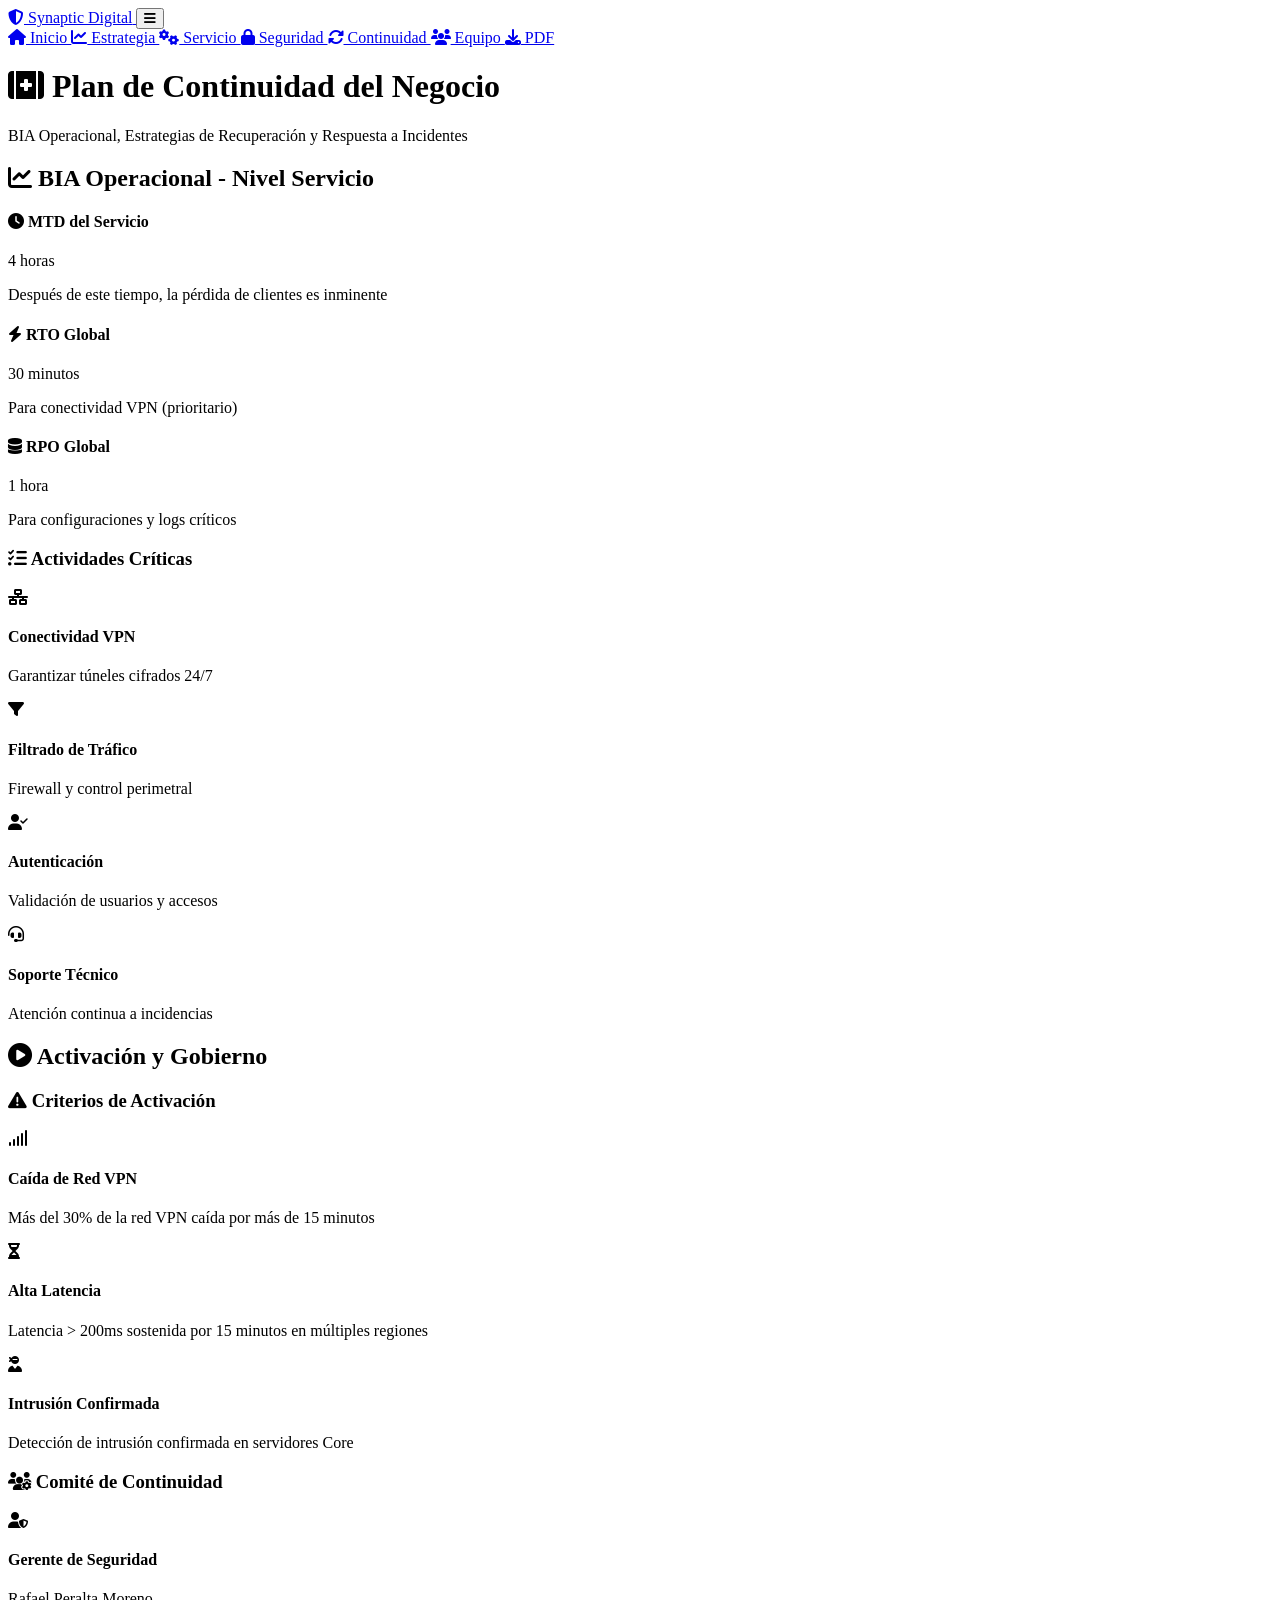
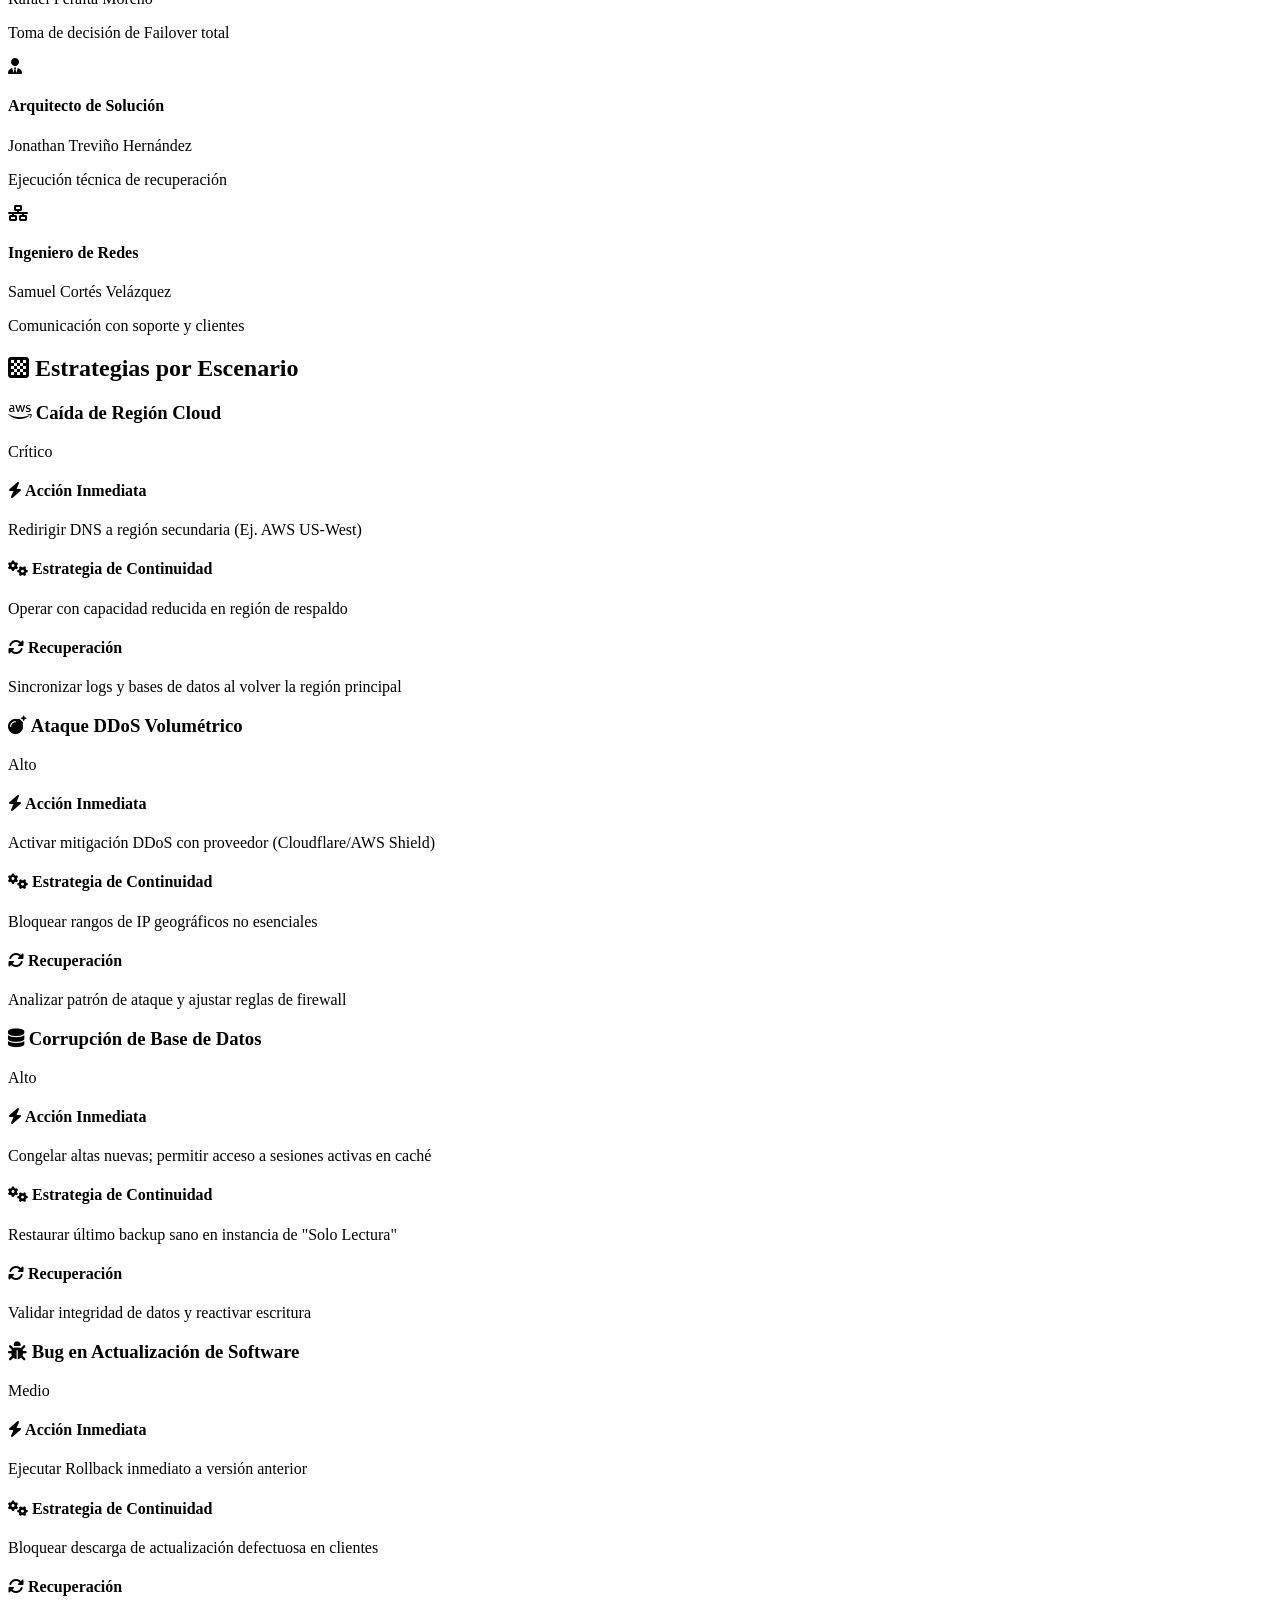
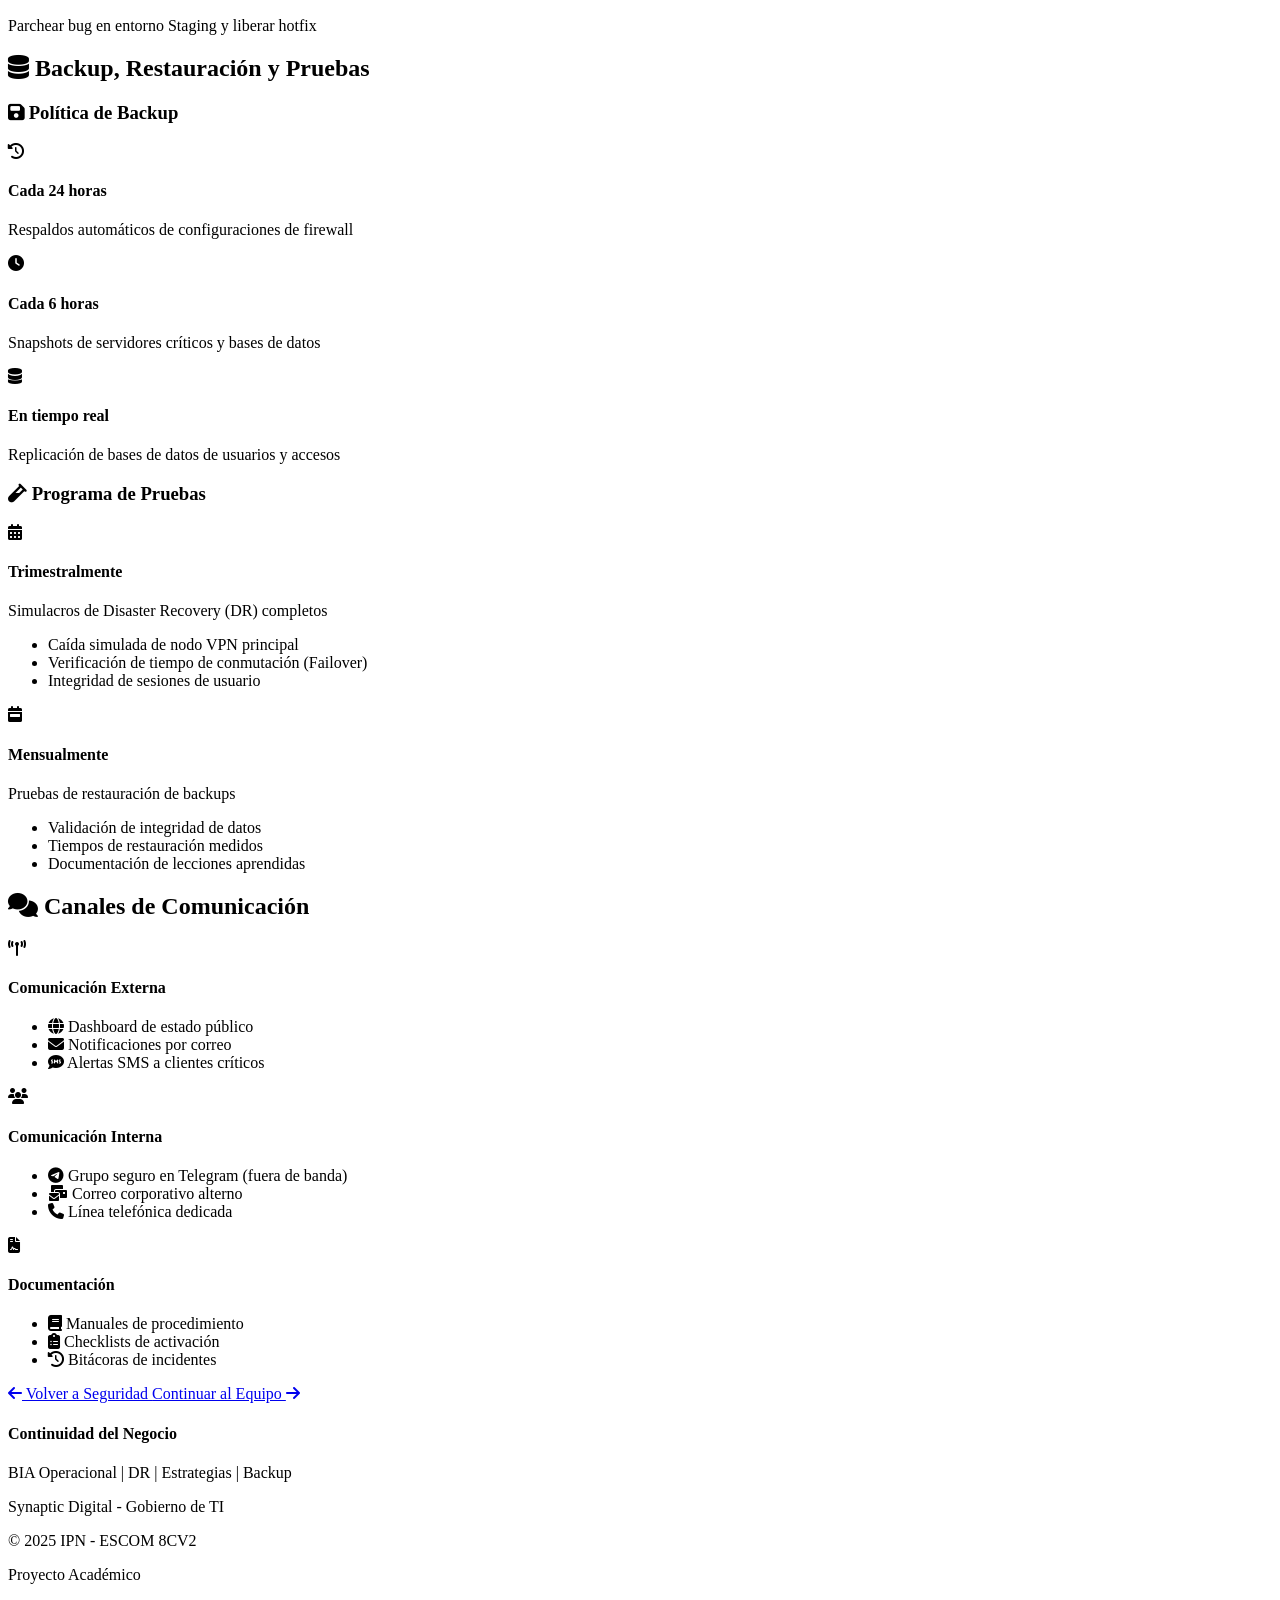
==== continuidad.html @ c7ce2da7 "Add files via upload" ====
<!DOCTYPE html>
<html lang="es">
<head>
    <meta charset="UTF-8">
    <meta name="viewport" content="width=device-width, initial-scale=1.0">
    <title>Continuidad - Synaptic Digital</title>
    <link rel="stylesheet" href="css/style.css">
    <link rel="stylesheet" href="css/responsive.css">
    <link rel="stylesheet" href="https://cdnjs.cloudflare.com/ajax/libs/font-awesome/6.4.0/css/all.min.css">
    <link href="https://fonts.googleapis.com/css2?family=Poppins:wght@300;400;500;600;700&display=swap" rel="stylesheet">
</head>
<body>
    <nav class="navbar">
        <div class="nav-container">
            <a href="index.html" class="logo">
                <i class="fas fa-shield-alt"></i>
                <span>Synaptic Digital</span>
            </a>
            
            <button class="menu-toggle" id="menuToggle">
                <i class="fas fa-bars"></i>
            </button>
            
            <div class="nav-menu" id="navMenu">
                <a href="index.html" class="nav-link">
                    <i class="fas fa-home"></i> Inicio
                </a>
                <a href="estrategia.html" class="nav-link">
                    <i class="fas fa-chart-line"></i> Estrategia
                </a>
                <a href="servicio.html" class="nav-link">
                    <i class="fas fa-cogs"></i> Servicio
                </a>
                <a href="seguridad.html" class="nav-link">
                    <i class="fas fa-lock"></i> Seguridad
                </a>
                <a href="continuidad.html" class="nav-link active">
                    <i class="fas fa-sync-alt"></i> Continuidad
                </a>
                <a href="equipo.html" class="nav-link">
                    <i class="fas fa-users"></i> Equipo
                </a>
                <a href="assets/proyecto-completo.pdf" class="btn-download" download>
                    <i class="fas fa-download"></i> PDF
                </a>
            </div>
        </div>
    </nav>

    <main class="container">
        <div class="page-header">
            <h1><i class="fas fa-first-aid"></i> Plan de Continuidad del Negocio</h1>
            <p>BIA Operacional, Estrategias de Recuperación y Respuesta a Incidentes</p>
        </div>

        <!-- BIA Operacional -->
        <section class="section">
            <h2><i class="fas fa-chart-line"></i> BIA Operacional - Nivel Servicio</h2>
            <div class="bia-operational">
                <div class="bia-summary">
                    <div class="bia-summary-item">
                        <h4><i class="fas fa-clock"></i> MTD del Servicio</h4>
                        <p class="bia-value critical">4 horas</p>
                        <p>Después de este tiempo, la pérdida de clientes es inminente</p>
                    </div>
                    
                    <div class="bia-summary-item">
                        <h4><i class="fas fa-bolt"></i> RTO Global</h4>
                        <p class="bia-value">30 minutos</p>
                        <p>Para conectividad VPN (prioritario)</p>
                    </div>
                    
                    <div class="bia-summary-item">
                        <h4><i class="fas fa-database"></i> RPO Global</h4>
                        <p class="bia-value">1 hora</p>
                        <p>Para configuraciones y logs críticos</p>
                    </div>
                </div>
                
                <div class="bia-details">
                    <h3><i class="fas fa-tasks"></i> Actividades Críticas</h3>
                    <div class="activity-grid">
                        <div class="activity-card">
                            <div class="activity-icon">
                                <i class="fas fa-network-wired"></i>
                            </div>
                            <h4>Conectividad VPN</h4>
                            <p>Garantizar túneles cifrados 24/7</p>
                        </div>
                        
                        <div class="activity-card">
                            <div class="activity-icon">
                                <i class="fas fa-filter"></i>
                            </div>
                            <h4>Filtrado de Tráfico</h4>
                            <p>Firewall y control perimetral</p>
                        </div>
                        
                        <div class="activity-card">
                            <div class="activity-icon">
                                <i class="fas fa-user-check"></i>
                            </div>
                            <h4>Autenticación</h4>
                            <p>Validación de usuarios y accesos</p>
                        </div>
                        
                        <div class="activity-card">
                            <div class="activity-icon">
                                <i class="fas fa-headset"></i>
                            </div>
                            <h4>Soporte Técnico</h4>
                            <p>Atención continua a incidencias</p>
                        </div>
                    </div>
                </div>
            </div>
        </section>

        <!-- Activación y Gobierno -->
        <section class="section section-dark">
            <h2><i class="fas fa-play-circle"></i> Activación y Gobierno</h2>
            <div class="activation-container">
                <div class="activation-card">
                    <div class="activation-header">
                        <h3><i class="fas fa-exclamation-triangle"></i> Criterios de Activación</h3>
                    </div>
                    <div class="activation-content">
                        <div class="criterion">
                            <div class="criterion-icon">
                                <i class="fas fa-signal"></i>
                            </div>
                            <div class="criterion-text">
                                <h4>Caída de Red VPN</h4>
                                <p>Más del 30% de la red VPN caída por más de 15 minutos</p>
                            </div>
                        </div>
                        
                        <div class="criterion">
                            <div class="criterion-icon">
                                <i class="fas fa-hourglass-half"></i>
                            </div>
                            <div class="criterion-text">
                                <h4>Alta Latencia</h4>
                                <p>Latencia > 200ms sostenida por 15 minutos en múltiples regiones</p>
                            </div>
                        </div>
                        
                        <div class="criterion">
                            <div class="criterion-icon">
                                <i class="fas fa-user-ninja"></i>
                            </div>
                            <div class="criterion-text">
                                <h4>Intrusión Confirmada</h4>
                                <p>Detección de intrusión confirmada en servidores Core</p>
                            </div>
                        </div>
                    </div>
                </div>
                
                <div class="activation-card">
                    <div class="activation-header">
                        <h3><i class="fas fa-users-cog"></i> Comité de Continuidad</h3>
                    </div>
                    <div class="activation-content">
                        <div class="team-member">
                            <div class="member-avatar">
                                <i class="fas fa-user-shield"></i>
                            </div>
                            <div class="member-info">
                                <h4>Gerente de Seguridad</h4>
                                <p>Rafael Peralta Moreno</p>
                                <p class="role">Toma de decisión de Failover total</p>
                            </div>
                        </div>
                        
                        <div class="team-member">
                            <div class="member-avatar">
                                <i class="fas fa-user-tie"></i>
                            </div>
                            <div class="member-info">
                                <h4>Arquitecto de Solución</h4>
                                <p>Jonathan Treviño Hernández</p>
                                <p class="role">Ejecución técnica de recuperación</p>
                            </div>
                        </div>
                        
                        <div class="team-member">
                            <div class="member-avatar">
                                <i class="fas fa-network-wired"></i>
                            </div>
                            <div class="member-info">
                                <h4>Ingeniero de Redes</h4>
                                <p>Samuel Cortés Velázquez</p>
                                <p class="role">Comunicación con soporte y clientes</p>
                            </div>
                        </div>
                    </div>
                </div>
            </div>
        </section>

        <!-- Estrategias por Escenario -->
        <section class="section">
            <h2><i class="fas fa-chess-board"></i> Estrategias por Escenario</h2>
            <div class="scenario-container">
                <!-- Escenario 1 -->
                <div class="scenario-card">
                    <div class="scenario-header critical">
                        <h3><i class="fab fa-aws"></i> Caída de Región Cloud</h3>
                        <span class="scenario-tag">Crítico</span>
                    </div>
                    <div class="scenario-content">
                        <div class="scenario-phase">
                            <h4><i class="fas fa-bolt"></i> Acción Inmediata</h4>
                            <p>Redirigir DNS a región secundaria (Ej. AWS US-West)</p>
                        </div>
                        
                        <div class="scenario-phase">
                            <h4><i class="fas fa-cogs"></i> Estrategia de Continuidad</h4>
                            <p>Operar con capacidad reducida en región de respaldo</p>
                        </div>
                        
                        <div class="scenario-phase">
                            <h4><i class="fas fa-sync-alt"></i> Recuperación</h4>
                            <p>Sincronizar logs y bases de datos al volver la región principal</p>
                        </div>
                    </div>
                </div>
                
                <!-- Escenario 2 -->
                <div class="scenario-card">
                    <div class="scenario-header high">
                        <h3><i class="fas fa-bomb"></i> Ataque DDoS Volumétrico</h3>
                        <span class="scenario-tag">Alto</span>
                    </div>
                    <div class="scenario-content">
                        <div class="scenario-phase">
                            <h4><i class="fas fa-bolt"></i> Acción Inmediata</h4>
                            <p>Activar mitigación DDoS con proveedor (Cloudflare/AWS Shield)</p>
                        </div>
                        
                        <div class="scenario-phase">
                            <h4><i class="fas fa-cogs"></i> Estrategia de Continuidad</h4>
                            <p>Bloquear rangos de IP geográficos no esenciales</p>
                        </div>
                        
                        <div class="scenario-phase">
                            <h4><i class="fas fa-sync-alt"></i> Recuperación</h4>
                            <p>Analizar patrón de ataque y ajustar reglas de firewall</p>
                        </div>
                    </div>
                </div>
                
                <!-- Escenario 3 -->
                <div class="scenario-card">
                    <div class="scenario-header high">
                        <h3><i class="fas fa-database"></i> Corrupción de Base de Datos</h3>
                        <span class="scenario-tag">Alto</span>
                    </div>
                    <div class="scenario-content">
                        <div class="scenario-phase">
                            <h4><i class="fas fa-bolt"></i> Acción Inmediata</h4>
                            <p>Congelar altas nuevas; permitir acceso a sesiones activas en caché</p>
                        </div>
                        
                        <div class="scenario-phase">
                            <h4><i class="fas fa-cogs"></i> Estrategia de Continuidad</h4>
                            <p>Restaurar último backup sano en instancia de "Solo Lectura"</p>
                        </div>
                        
                        <div class="scenario-phase">
                            <h4><i class="fas fa-sync-alt"></i> Recuperación</h4>
                            <p>Validar integridad de datos y reactivar escritura</p>
                        </div>
                    </div>
                </div>
                
                <!-- Escenario 4 -->
                <div class="scenario-card">
                    <div class="scenario-header medium">
                        <h3><i class="fas fa-bug"></i> Bug en Actualización de Software</h3>
                        <span class="scenario-tag">Medio</span>
                    </div>
                    <div class="scenario-content">
                        <div class="scenario-phase">
                            <h4><i class="fas fa-bolt"></i> Acción Inmediata</h4>
                            <p>Ejecutar Rollback inmediato a versión anterior</p>
                        </div>
                        
                        <div class="scenario-phase">
                            <h4><i class="fas fa-cogs"></i> Estrategia de Continuidad</h4>
                            <p>Bloquear descarga de actualización defectuosa en clientes</p>
                        </div>
                        
                        <div class="scenario-phase">
                            <h4><i class="fas fa-sync-alt"></i> Recuperación</h4>
                            <p>Parchear bug en entorno Staging y liberar hotfix</p>
                        </div>
                    </div>
                </div>
            </div>
        </section>

        <!-- Backup y Pruebas -->
        <section class="section section-dark">
            <h2><i class="fas fa-database"></i> Backup, Restauración y Pruebas</h2>
            <div class="backup-container">
                <div class="backup-policy">
                    <div class="backup-header">
                        <h3><i class="fas fa-save"></i> Política de Backup</h3>
                    </div>
                    <div class="backup-content">
                        <div class="backup-item">
                            <div class="backup-frequency">
                                <i class="fas fa-history"></i>
                                <h4>Cada 24 horas</h4>
                            </div>
                            <p>Respaldos automáticos de configuraciones de firewall</p>
                        </div>
                        
                        <div class="backup-item">
                            <div class="backup-frequency">
                                <i class="fas fa-clock"></i>
                                <h4>Cada 6 horas</h4>
                            </div>
                            <p>Snapshots de servidores críticos y bases de datos</p>
                        </div>
                        
                        <div class="backup-item">
                            <div class="backup-frequency">
                                <i class="fas fa-database"></i>
                                <h4>En tiempo real</h4>
                            </div>
                            <p>Replicación de bases de datos de usuarios y accesos</p>
                        </div>
                    </div>
                </div>
                
                <div class="testing-policy">
                    <div class="testing-header">
                        <h3><i class="fas fa-vial"></i> Programa de Pruebas</h3>
                    </div>
                    <div class="testing-content">
                        <div class="test-item">
                            <div class="test-frequency">
                                <i class="fas fa-calendar-alt"></i>
                                <h4>Trimestralmente</h4>
                            </div>
                            <p>Simulacros de Disaster Recovery (DR) completos</p>
                            <ul class="test-details">
                                <li>Caída simulada de nodo VPN principal</li>
                                <li>Verificación de tiempo de conmutación (Failover)</li>
                                <li>Integridad de sesiones de usuario</li>
                            </ul>
                        </div>
                        
                        <div class="test-item">
                            <div class="test-frequency">
                                <i class="fas fa-calendar-week"></i>
                                <h4>Mensualmente</h4>
                            </div>
                            <p>Pruebas de restauración de backups</p>
                            <ul class="test-details">
                                <li>Validación de integridad de datos</li>
                                <li>Tiempos de restauración medidos</li>
                                <li>Documentación de lecciones aprendidas</li>
                            </ul>
                        </div>
                    </div>
                </div>
            </div>
        </section>

        <!-- Canales de Comunicación -->
        <section class="section">
            <h2><i class="fas fa-comments"></i> Canales de Comunicación</h2>
            <div class="comms-grid">
                <div class="comm-card">
                    <div class="comm-icon primary">
                        <i class="fas fa-broadcast-tower"></i>
                    </div>
                    <h4>Comunicación Externa</h4>
                    <ul>
                        <li><i class="fas fa-globe"></i> Dashboard de estado público</li>
                        <li><i class="fas fa-envelope"></i> Notificaciones por correo</li>
                        <li><i class="fas fa-sms"></i> Alertas SMS a clientes críticos</li>
                    </ul>
                </div>
                
                <div class="comm-card">
                    <div class="comm-icon secondary">
                        <i class="fas fa-users"></i>
                    </div>
                    <h4>Comunicación Interna</h4>
                    <ul>
                        <li><i class="fab fa-telegram"></i> Grupo seguro en Telegram (fuera de banda)</li>
                        <li><i class="fas fa-mail-bulk"></i> Correo corporativo alterno</li>
                        <li><i class="fas fa-phone"></i> Línea telefónica dedicada</li>
                    </ul>
                </div>
                
                <div class="comm-card">
                    <div class="comm-icon tertiary">
                        <i class="fas fa-file-contract"></i>
                    </div>
                    <h4>Documentación</h4>
                    <ul>
                        <li><i class="fas fa-book"></i> Manuales de procedimiento</li>
                        <li><i class="fas fa-clipboard-list"></i> Checklists de activación</li>
                        <li><i class="fas fa-history"></i> Bitácoras de incidentes</li>
                    </ul>
                </div>
            </div>
        </section>

        <div class="navigation-buttons">
            <a href="seguridad.html" class="btn-secondary">
                <i class="fas fa-arrow-left"></i> Volver a Seguridad
            </a>
            <a href="equipo.html" class="btn-primary">
                Continuar al Equipo <i class="fas fa-arrow-right"></i>
            </a>
        </div>
    </main>

    <footer class="footer">
        <div class="footer-content">
            <div class="footer-section">
                <h4>Continuidad del Negocio</h4>
                <p>BIA Operacional | DR | Estrategias | Backup</p>
                <p>Synaptic Digital - Gobierno de TI</p>
            </div>
            <div class="footer-section">
                <p>© 2025 IPN - ESCOM 8CV2</p>
                <p>Proyecto Académico</p>
            </div>
        </div>
    </footer>

    <script src="js/main.js"></script>
</body>
</html>
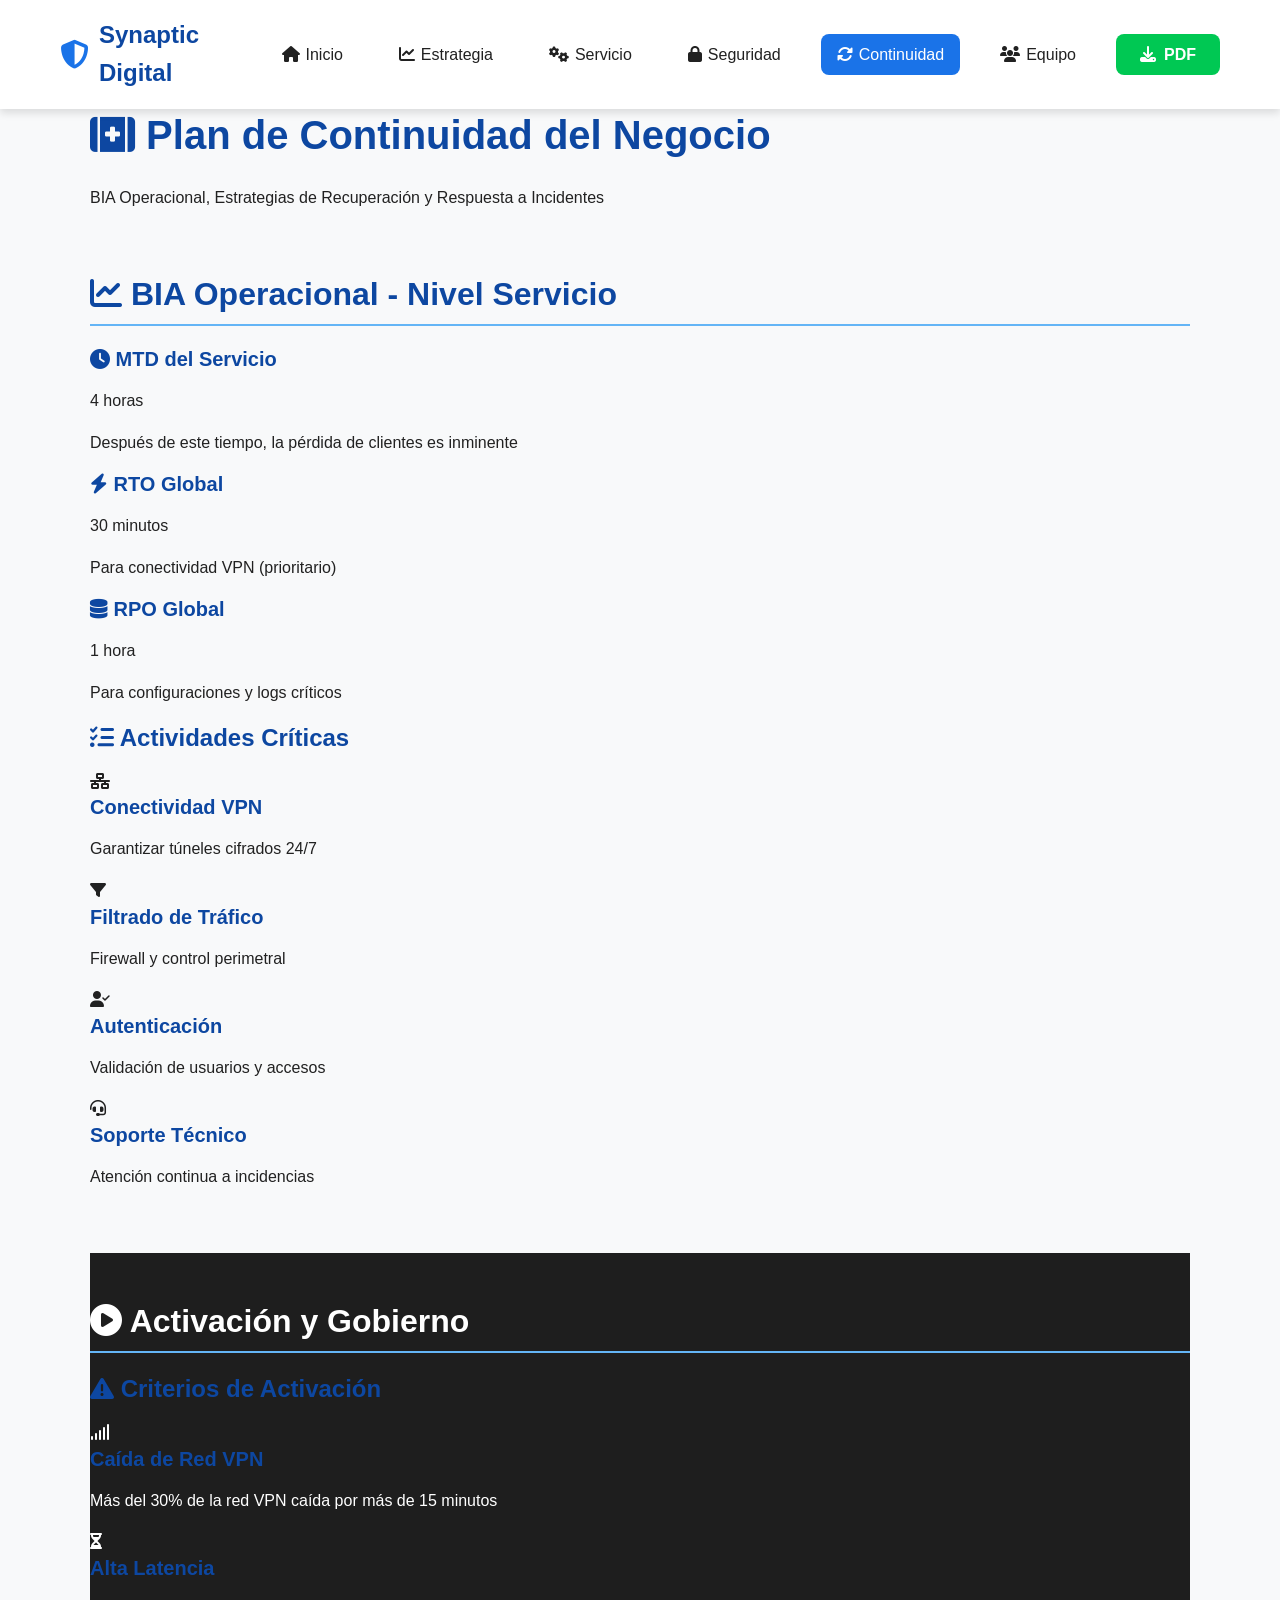
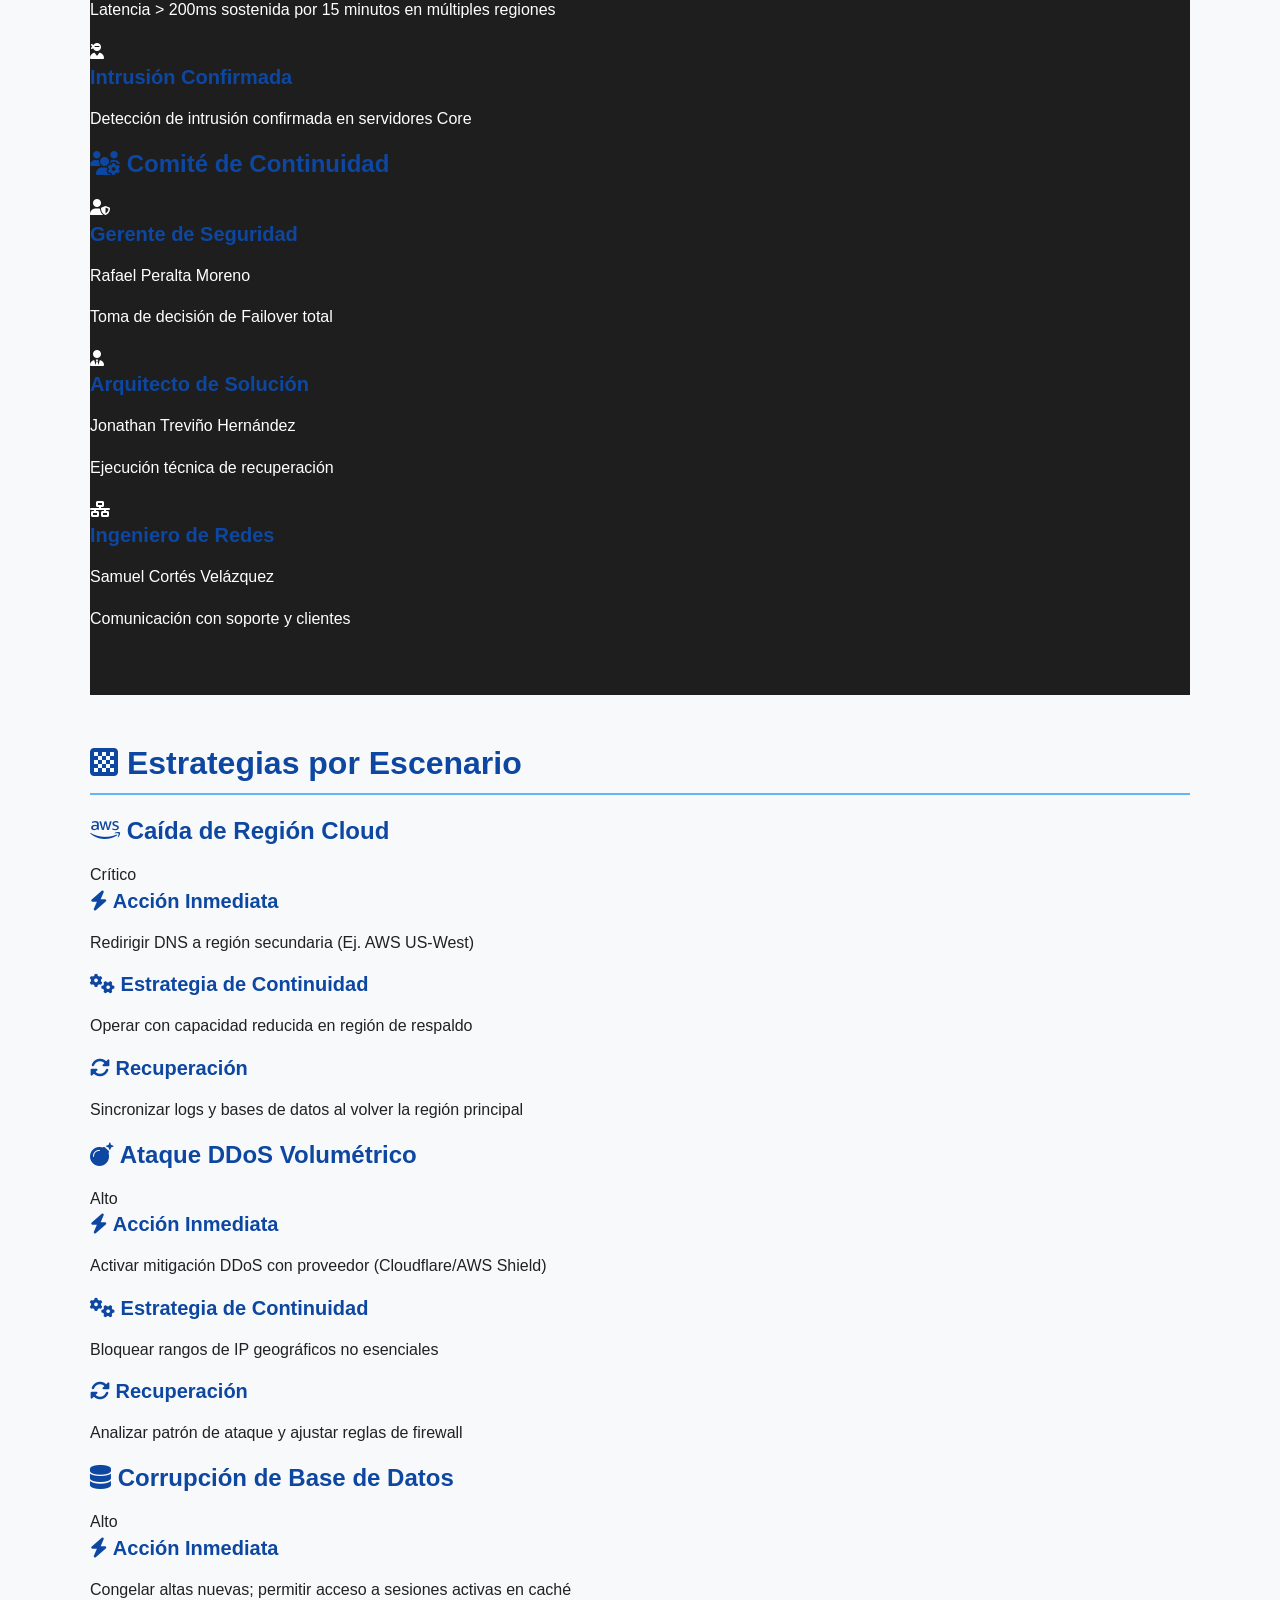
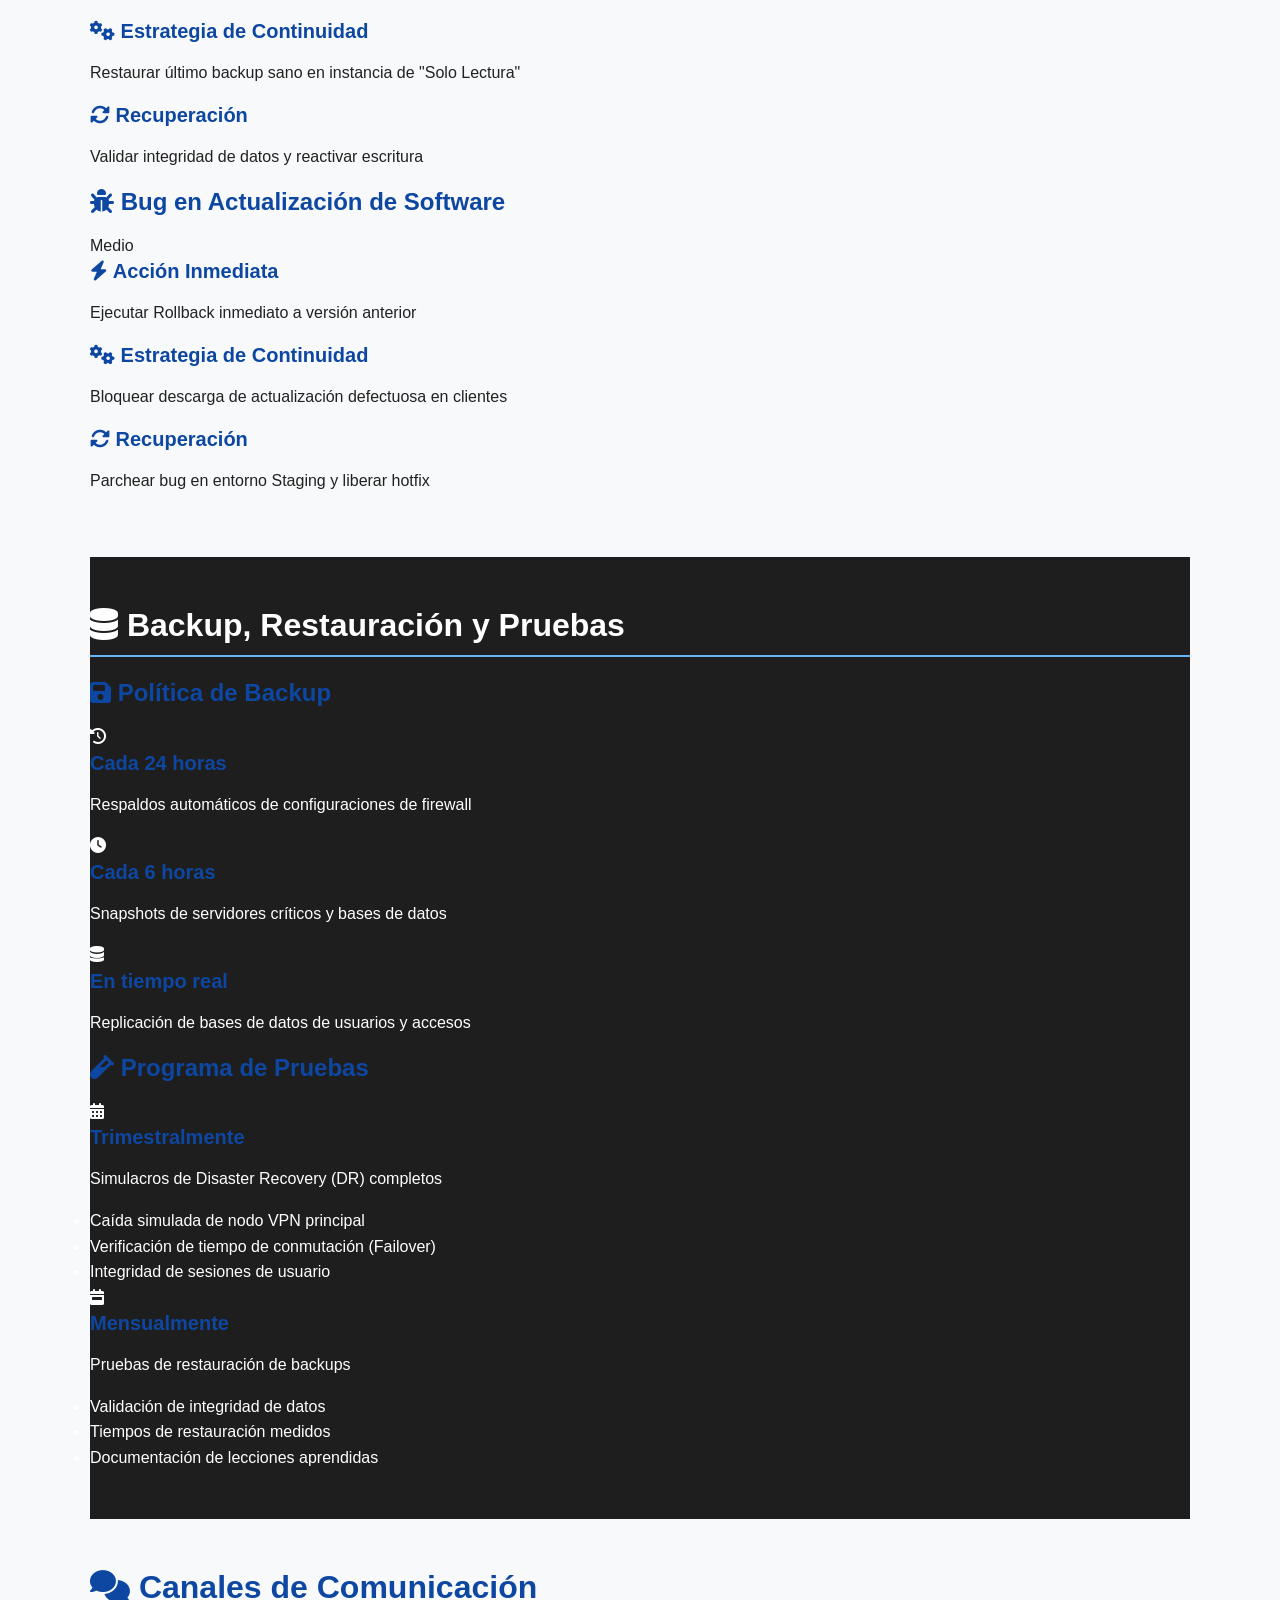
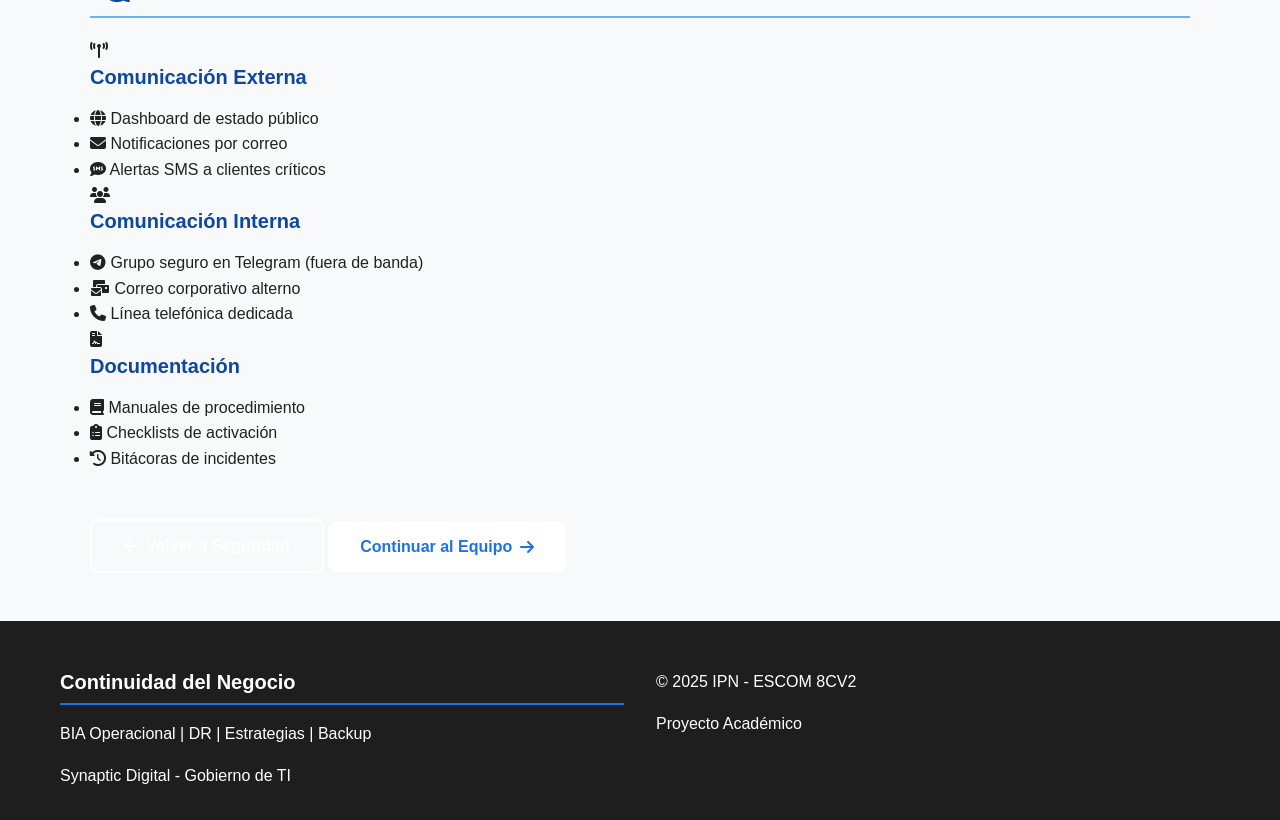
==== commit 8792dd0c: "Update continuidad.html" ====
--- a/continuidad.html
+++ b/continuidad.html
@@ -4,8 +4,8 @@
     <meta charset="UTF-8">
     <meta name="viewport" content="width=device-width, initial-scale=1.0">
     <title>Continuidad - Synaptic Digital</title>
-    <link rel="stylesheet" href="css/style.css">
-    <link rel="stylesheet" href="css/responsive.css">
+    <link rel="stylesheet" href="style.css">
+    <link rel="stylesheet" href="responsive.css">
     <link rel="stylesheet" href="https://cdnjs.cloudflare.com/ajax/libs/font-awesome/6.4.0/css/all.min.css">
     <link href="https://fonts.googleapis.com/css2?family=Poppins:wght@300;400;500;600;700&display=swap" rel="stylesheet">
 </head>
@@ -439,4 +439,5 @@
 
     <script src="js/main.js"></script>
 </body>
-</html>+
+</html>
--- a/style.css
+++ b/style.css
@@ -0,0 +1,646 @@
+/* ===== RESET Y CONFIGURACIÓN GLOBAL ===== */
+* {
+    margin: 0;
+    padding: 0;
+    box-sizing: border-box;
+}
+
+:root {
+    --primary-color: #1a73e8;
+    --primary-dark: #0d47a1;
+    --primary-light: #64b5f6;
+    --secondary-color: #00c853;
+    --secondary-dark: #00a046;
+    --accent-color: #ff4081;
+    --dark-bg: #121212;
+    --dark-surface: #1e1e1e;
+    --dark-border: #333333;
+    --light-bg: #f8f9fa;
+    --light-surface: #ffffff;
+    --light-border: #e0e0e0;
+    --text-dark: #212121;
+    --text-light: #757575;
+    --text-on-dark: #ffffff;
+    --success-color: #4CAF50;
+    --warning-color: #FF9800;
+    --danger-color: #f44336;
+    --info-color: #2196F3;
+    
+    /* Sombras */
+    --shadow-sm: 0 2px 4px rgba(0,0,0,0.1);
+    --shadow-md: 0 4px 8px rgba(0,0,0,0.12);
+    --shadow-lg: 0 8px 16px rgba(0,0,0,0.15);
+    --shadow-xl: 0 12px 24px rgba(0,0,0,0.2);
+    
+    /* Bordes redondeados */
+    --radius-sm: 4px;
+    --radius-md: 8px;
+    --radius-lg: 12px;
+    --radius-xl: 16px;
+    
+    /* Transiciones */
+    --transition-fast: 150ms ease;
+    --transition-normal: 300ms ease;
+    --transition-slow: 500ms ease;
+}
+
+body {
+    font-family: 'Poppins', 'Segoe UI', Tahoma, Geneva, Verdana, sans-serif;
+    background-color: var(--light-bg);
+    color: var(--text-dark);
+    line-height: 1.6;
+    min-height: 100vh;
+    transition: background-color var(--transition-normal);
+}
+
+.container {
+    max-width: 1200px;
+    margin: 0 auto;
+    padding: 0 20px;
+}
+
+/* ===== TIPOGRAFÍA ===== */
+h1, h2, h3, h4, h5, h6 {
+    font-weight: 600;
+    line-height: 1.3;
+    margin-bottom: 1rem;
+    color: var(--primary-dark);
+}
+
+h1 {
+    font-size: 2.5rem;
+    margin-bottom: 1.5rem;
+}
+
+h2 {
+    font-size: 2rem;
+    margin-bottom: 1.25rem;
+    border-bottom: 2px solid var(--primary-light);
+    padding-bottom: 0.5rem;
+}
+
+h3 {
+    font-size: 1.5rem;
+}
+
+h4 {
+    font-size: 1.25rem;
+}
+
+p {
+    margin-bottom: 1rem;
+}
+
+a {
+    color: var(--primary-color);
+    text-decoration: none;
+    transition: color var(--transition-fast);
+}
+
+a:hover {
+    color: var(--primary-dark);
+}
+
+/* ===== NAVBAR ===== */
+.navbar {
+    background-color: var(--light-surface);
+    box-shadow: var(--shadow-md);
+    position: sticky;
+    top: 0;
+    z-index: 1000;
+    padding: 1rem 0;
+}
+
+.nav-container {
+    max-width: 1200px;
+    margin: 0 auto;
+    padding: 0 20px;
+    display: flex;
+    justify-content: space-between;
+    align-items: center;
+}
+
+.logo {
+    display: flex;
+    align-items: center;
+    gap: 10px;
+    font-size: 1.5rem;
+    font-weight: 700;
+    color: var(--primary-dark);
+}
+
+.logo i {
+    color: var(--primary-color);
+    font-size: 1.8rem;
+}
+
+.nav-menu {
+    display: flex;
+    gap: 1.5rem;
+    align-items: center;
+}
+
+.nav-link {
+    display: flex;
+    align-items: center;
+    gap: 6px;
+    padding: 0.5rem 1rem;
+    border-radius: var(--radius-md);
+    font-weight: 500;
+    color: var(--text-dark);
+}
+
+.nav-link:hover {
+    background-color: rgba(26, 115, 232, 0.1);
+    color: var(--primary-color);
+}
+
+.nav-link.active {
+    background-color: var(--primary-color);
+    color: white;
+}
+
+.btn-download {
+    display: flex;
+    align-items: center;
+    gap: 8px;
+    background-color: var(--secondary-color);
+    color: white;
+    padding: 0.5rem 1.5rem;
+    border-radius: var(--radius-md);
+    font-weight: 600;
+}
+
+.btn-download:hover {
+    background-color: var(--secondary-dark);
+    color: white;
+}
+
+.menu-toggle {
+    display: none;
+    background: none;
+    border: none;
+    font-size: 1.5rem;
+    color: var(--primary-color);
+    cursor: pointer;
+}
+
+/* ===== HERO SECTION ===== */
+.hero {
+    padding: 4rem 0;
+    background: linear-gradient(135deg, var(--primary-color) 0%, var(--primary-dark) 100%);
+    color: white;
+}
+
+.hero-content {
+    max-width: 1200px;
+    margin: 0 auto;
+    padding: 0 20px;
+}
+
+.hero h1 {
+    font-size: 3rem;
+    color: white;
+    margin-bottom: 1rem;
+}
+
+.subtitle {
+    font-size: 1.25rem;
+    color: rgba(255, 255, 255, 0.9);
+    margin-bottom: 2rem;
+}
+
+.description {
+    font-size: 1.1rem;
+    max-width: 600px;
+    margin-bottom: 2rem;
+    color: rgba(255, 255, 255, 0.85);
+}
+
+.hero-buttons {
+    display: flex;
+    gap: 1rem;
+    flex-wrap: wrap;
+}
+
+.btn-primary, .btn-secondary {
+    display: inline-flex;
+    align-items: center;
+    gap: 8px;
+    padding: 0.75rem 2rem;
+    border-radius: var(--radius-md);
+    font-weight: 600;
+    text-decoration: none;
+    transition: all var(--transition-fast);
+}
+
+.btn-primary {
+    background-color: white;
+    color: var(--primary-color);
+}
+
+.btn-primary:hover {
+    background-color: #f0f0f0;
+    transform: translateY(-2px);
+    box-shadow: var(--shadow-lg);
+}
+
+.btn-secondary {
+    background-color: transparent;
+    color: white;
+    border: 2px solid white;
+}
+
+.btn-secondary:hover {
+    background-color: rgba(255, 255, 255, 0.1);
+    transform: translateY(-2px);
+}
+
+/* ===== SECTIONS ===== */
+.section {
+    padding: 3rem 0;
+}
+
+.section-dark {
+    background-color: var(--dark-surface);
+    color: var(--text-on-dark);
+}
+
+.section-dark h2 {
+    color: white;
+    border-color: var(--primary-light);
+}
+
+/* ===== CARDS ===== */
+.card-grid {
+    display: grid;
+    grid-template-columns: repeat(auto-fit, minmax(250px, 1fr));
+    gap: 1.5rem;
+    margin-top: 2rem;
+}
+
+.card {
+    background-color: var(--light-surface);
+    border-radius: var(--radius-lg);
+    padding: 1.5rem;
+    box-shadow: var(--shadow-md);
+    transition: transform var(--transition-normal), box-shadow var(--transition-normal);
+}
+
+.card:hover {
+    transform: translateY(-5px);
+    box-shadow: var(--shadow-xl);
+}
+
+.card-icon {
+    width: 60px;
+    height: 60px;
+    border-radius: var(--radius-md);
+    display: flex;
+    align-items: center;
+    justify-content: center;
+    margin-bottom: 1rem;
+    color: white;
+    font-size: 1.5rem;
+}
+
+.card h3 {
+    margin-bottom: 0.75rem;
+    color: var(--primary-dark);
+}
+
+/* ===== DOCUMENT CARDS ===== */
+.doc-grid {
+    display: grid;
+    grid-template-columns: repeat(auto-fit, minmax(280px, 1fr));
+    gap: 1.5rem;
+    margin-top: 2rem;
+}
+
+.doc-card {
+    background-color: var(--light-surface);
+    border-radius: var(--radius-lg);
+    padding: 2rem;
+    text-align: center;
+    box-shadow: var(--shadow-md);
+    transition: all var(--transition-normal);
+    color: var(--text-dark);
+}
+
+.doc-card:hover {
+    transform: translateY(-5px);
+    box-shadow: var(--shadow-xl);
+    background-color: var(--primary-color);
+    color: white;
+}
+
+.doc-card:hover h4 {
+    color: white;
+}
+
+.doc-card i {
+    margin-bottom: 1rem;
+    color: var(--primary-color);
+}
+
+.doc-card:hover i {
+    color: white;
+}
+
+.doc-link {
+    display: inline-flex;
+    align-items: center;
+    gap: 5px;
+    margin-top: 1rem;
+    color: var(--primary-color);
+    font-weight: 600;
+}
+
+.doc-card:hover .doc-link {
+    color: white;
+}
+
+/* ===== STATS ===== */
+.stats-grid {
+    display: grid;
+    grid-template-columns: repeat(auto-fit, minmax(200px, 1fr));
+    gap: 1.5rem;
+    margin-top: 2rem;
+}
+
+.stat-card {
+    background-color: var(--light-surface);
+    border-radius: var(--radius-lg);
+    padding: 1.5rem;
+    text-align: center;
+    box-shadow: var(--shadow-md);
+}
+
+.stat-number {
+    font-size: 2.5rem;
+    font-weight: 700;
+    color: var(--primary-color);
+    margin-bottom: 0.5rem;
+}
+
+.stat-label {
+    font-weight: 600;
+    margin-bottom: 0.25rem;
+}
+
+.stat-desc {
+    color: var(--text-light);
+    font-size: 0.9rem;
+}
+
+/* ===== TABLAS ===== */
+.table-container {
+    overflow-x: auto;
+    margin-top: 1.5rem;
+    border-radius: var(--radius-md);
+    box-shadow: var(--shadow-sm);
+}
+
+.data-table, .raci-table, .risk-table {
+    width: 100%;
+    border-collapse: collapse;
+    background-color: var(--light-surface);
+}
+
+.data-table th, .data-table td,
+.raci-table th, .raci-table td,
+.risk-table th, .risk-table td {
+    padding: 1rem;
+    text-align: left;
+    border-bottom: 1px solid var(--light-border);
+}
+
+.data-table th, .raci-table th, .risk-table th {
+    background-color: var(--primary-color);
+    color: white;
+    font-weight: 600;
+}
+
+.data-table tr:hover, .raci-table tr:hover, .risk-table tr:hover {
+    background-color: rgba(26, 115, 232, 0.05);
+}
+
+/* ===== RACI TABLE ===== */
+.raci-r, .raci-a, .raci-c, .raci-i {
+    text-align: center;
+    font-weight: bold;
+    border-radius: var(--radius-sm);
+    padding: 0.25rem 0.5rem;
+    display: inline-block;
+}
+
+.raci-r { background-color: #4CAF50; color: white; }
+.raci-a { background-color: #2196F3; color: white; }
+.raci-c { background-color: #FF9800; color: white; }
+.raci-i { background-color: #757575; color: white; }
+
+.raci-legend {
+    display: flex;
+    justify-content: center;
+    gap: 1.5rem;
+    margin-top: 1.5rem;
+    flex-wrap: wrap;
+}
+
+.raci-badge {
+    display: inline-block;
+    width: 24px;
+    height: 24px;
+    border-radius: var(--radius-sm);
+    text-align: center;
+    line-height: 24px;
+    font-weight: bold;
+    margin-right: 0.5rem;
+}
+
+.r { background-color: #4CAF50; color: white; }
+.a { background-color: #2196F3; color: white; }
+.c { background-color: #FF9800; color: white; }
+.i { background-color: #757575; color: white; }
+
+/* ===== RISK MATRIX ===== */
+.risk-high, .risk-medium, .risk-low {
+    display: inline-block;
+    padding: 0.25rem 0.75rem;
+    border-radius: var(--radius-sm);
+    font-weight: 600;
+    font-size: 0.9rem;
+}
+
+.risk-high { background-color: #f44336; color: white; }
+.risk-medium { background-color: #FF9800; color: white; }
+.risk-low { background-color: #4CAF50; color: white; }
+
+.risk-badge {
+    display: inline-block;
+    width: 60px;
+    padding: 0.25rem;
+    border-radius: var(--radius-sm);
+    text-align: center;
+    font-weight: 600;
+    margin-right: 0.5rem;
+}
+
+.risk-legend {
+    display: flex;
+    justify-content: center;
+    gap: 1.5rem;
+    margin-top: 1.5rem;
+    flex-wrap: wrap;
+}
+
+/* ===== BADGES Y TAGS ===== */
+.tag {
+    display: inline-block;
+    padding: 0.25rem 0.75rem;
+    border-radius: var(--radius-sm);
+    font-size: 0.85rem;
+    font-weight: 600;
+}
+
+.tag.financial { background-color: #4CAF50; color: white; }
+.tag.customer { background-color: #2196F3; color: white; }
+.tag.processes { background-color: #FF9800; color: white; }
+.tag.learning { background-color: #9C27B0; color: white; }
+
+.badge {
+    display: inline-block;
+    padding: 0.25rem 0.75rem;
+    border-radius: var(--radius-sm);
+    font-size: 0.85rem;
+    font-weight: 600;
+    margin-left: 0.5rem;
+}
+
+.badge.new { background-color: #4CAF50; color: white; }
+.badge.basic { background-color: #2196F3; color: white; }
+.badge.recommended { background-color: #FF9800; color: white; }
+.badge.mssp { background-color: #9C27B0; color: white; }
+
+/* ===== FORMULARIOS Y BOTONES ===== */
+.form-group {
+    margin-bottom: 1.5rem;
+}
+
+.form-label {
+    display: block;
+    margin-bottom: 0.5rem;
+    font-weight: 600;
+    color: var(--text-dark);
+}
+
+.form-input, .form-textarea, .form-select {
+    width: 100%;
+    padding: 0.75rem;
+    border: 1px solid var(--light-border);
+    border-radius: var(--radius-md);
+    font-family: inherit;
+    font-size: 1rem;
+    transition: border-color var(--transition-fast);
+}
+
+.form-input:focus, .form-textarea:focus, .form-select:focus {
+    outline: none;
+    border-color: var(--primary-color);
+    box-shadow: 0 0 0 3px rgba(26, 115, 232, 0.2);
+}
+
+/* ===== FOOTER ===== */
+.footer {
+    background-color: var(--dark-surface);
+    color: var(--text-on-dark);
+    padding: 3rem 0 1rem;
+    margin-top: 3rem;
+}
+
+.footer-content {
+    max-width: 1200px;
+    margin: 0 auto;
+    padding: 0 20px;
+    display: grid;
+    grid-template-columns: repeat(auto-fit, minmax(250px, 1fr));
+    gap: 2rem;
+}
+
+.footer-section h4 {
+    color: white;
+    margin-bottom: 1rem;
+    border-bottom: 2px solid var(--primary-color);
+    padding-bottom: 0.5rem;
+}
+
+.footer-section a {
+    display: block;
+    color: rgba(255, 255, 255, 0.8);
+    margin-bottom: 0.5rem;
+    transition: color var(--transition-fast);
+}
+
+.footer-section a:hover {
+    color: white;
+}
+
+.footer-bottom {
+    text-align: center;
+    margin-top: 2rem;
+    padding-top: 1.5rem;
+    border-top: 1px solid var(--dark-border);
+    color: rgba(255, 255, 255, 0.6);
+    font-size: 0.9rem;
+}
+
+/* ===== UTILITIES ===== */
+.text-center { text-align: center; }
+.text-right { text-align: right; }
+.text-left { text-align: left; }
+
+.mt-1 { margin-top: 0.5rem; }
+.mt-2 { margin-top: 1rem; }
+.mt-3 { margin-top: 1.5rem; }
+.mt-4 { margin-top: 2rem; }
+
+.mb-1 { margin-bottom: 0.5rem; }
+.mb-2 { margin-bottom: 1rem; }
+.mb-3 { margin-bottom: 1.5rem; }
+.mb-4 { margin-bottom: 2rem; }
+
+.p-1 { padding: 0.5rem; }
+.p-2 { padding: 1rem; }
+.p-3 { padding: 1.5rem; }
+.p-4 { padding: 2rem; }
+
+.hidden { display: none; }
+.visible { display: block; }
+
+/* ===== ANIMACIONES ===== */
+@keyframes fadeIn {
+    from { opacity: 0; transform: translateY(20px); }
+    to { opacity: 1; transform: translateY(0); }
+}
+
+.fade-in {
+    animation: fadeIn 0.5s ease forwards;
+}
+
+/* ===== MODOS ===== */
+.dark-mode {
+    background-color: var(--dark-bg);
+    color: var(--text-on-dark);
+}
+
+.dark-mode .card {
+    background-color: var(--dark-surface);
+    color: var(--text-on-dark);
+}
+
+.dark-mode h1, .dark-mode h2, .dark-mode h3, .dark-mode h4 {
+    color: white;
+}
+
+/* ===== RESPONSIVE DESIGN ===== */
+/* (Se manejará en responsive.css) */
--- a/responsive.css
+++ b/responsive.css
@@ -0,0 +1,319 @@
+/* ===== RESPONSIVE DESIGN ===== */
+
+/* Pantallas grandes (desktop) */
+@media (min-width: 1200px) {
+    .container {
+        max-width: 1140px;
+    }
+    
+    .hero h1 {
+        font-size: 3.5rem;
+    }
+}
+
+/* Tablets y laptops pequeñas */
+@media (max-width: 992px) {
+    h1 {
+        font-size: 2.25rem;
+    }
+    
+    h2 {
+        font-size: 1.75rem;
+    }
+    
+    .hero h1 {
+        font-size: 2.75rem;
+    }
+    
+    .card-grid {
+        grid-template-columns: repeat(auto-fit, minmax(220px, 1fr));
+    }
+    
+    .stats-grid {
+        grid-template-columns: repeat(2, 1fr);
+    }
+}
+
+/* Tablets */
+@media (max-width: 768px) {
+    .menu-toggle {
+        display: block;
+    }
+    
+    .nav-menu {
+        position: fixed;
+        top: 70px;
+        right: -100%;
+        flex-direction: column;
+        background-color: var(--light-surface);
+        width: 80%;
+        max-width: 300px;
+        height: calc(100vh - 70px);
+        padding: 2rem;
+        box-shadow: var(--shadow-lg);
+        transition: right var(--transition-normal);
+        z-index: 999;
+    }
+    
+    .nav-menu.active {
+        right: 0;
+    }
+    
+    .nav-link {
+        width: 100%;
+        justify-content: flex-start;
+    }
+    
+    .hero h1 {
+        font-size: 2.25rem;
+    }
+    
+    .subtitle {
+        font-size: 1.1rem;
+    }
+    
+    .hero-buttons {
+        flex-direction: column;
+        align-items: flex-start;
+    }
+    
+    .btn-primary, .btn-secondary {
+        width: 100%;
+        justify-content: center;
+    }
+    
+    .card-grid {
+        grid-template-columns: 1fr;
+    }
+    
+    .doc-grid {
+        grid-template-columns: 1fr;
+    }
+    
+    .stats-grid {
+        grid-template-columns: 1fr;
+    }
+    
+    .footer-content {
+        grid-template-columns: 1fr;
+        gap: 2rem;
+    }
+    
+    /* Específicos para páginas */
+    .bsc-container, .variant-grid, .contact-grid, .cid-container, .critical-infra, .scenario-container {
+        grid-template-columns: 1fr;
+    }
+    
+    .raci-legend, .risk-legend {
+        flex-direction: column;
+        align-items: flex-start;
+        gap: 0.5rem;
+    }
+    
+    .table-container {
+        font-size: 0.9rem;
+    }
+}
+
+/* Móviles grandes */
+@media (max-width: 576px) {
+    .container {
+        padding: 0 15px;
+    }
+    
+    h1 {
+        font-size: 1.75rem;
+    }
+    
+    h2 {
+        font-size: 1.5rem;
+    }
+    
+    h3 {
+        font-size: 1.25rem;
+    }
+    
+    .hero {
+        padding: 2rem 0;
+    }
+    
+    .hero h1 {
+        font-size: 1.75rem;
+    }
+    
+    .subtitle {
+        font-size: 1rem;
+    }
+    
+    .section {
+        padding: 2rem 0;
+    }
+    
+    .card, .doc-card, .stat-card {
+        padding: 1rem;
+    }
+    
+    .btn-primary, .btn-secondary {
+        padding: 0.75rem 1rem;
+    }
+    
+    /* Tablas en móviles */
+    .table-container {
+        font-size: 0.8rem;
+    }
+    
+    .data-table th, .data-table td,
+    .raci-table th, .raci-table td,
+    .risk-table th, .risk-table td {
+        padding: 0.5rem;
+    }
+    
+    /* Formularios en móviles */
+    .form-input, .form-textarea, .form-select {
+        padding: 0.5rem;
+    }
+}
+
+/* Móviles pequeños */
+@media (max-width: 400px) {
+    .logo span {
+        font-size: 1.25rem;
+    }
+    
+    .hero h1 {
+        font-size: 1.5rem;
+    }
+    
+    .stat-number {
+        font-size: 2rem;
+    }
+    
+    .btn-download {
+        padding: 0.5rem 1rem;
+        font-size: 0.9rem;
+    }
+    
+    /* Grids muy pequeños */
+    .variant-grid .variant-card,
+    .contact-grid .contact-card,
+    .critical-infra .critical-card {
+        padding: 1rem;
+    }
+}
+
+/* ===== UTILIDADES RESPONSIVAS ===== */
+@media (max-width: 768px) {
+    .hide-on-mobile {
+        display: none !important;
+    }
+}
+
+@media (min-width: 769px) {
+    .hide-on-desktop {
+        display: none !important;
+    }
+}
+
+/* ===== ORIENTACIÓN ===== */
+@media (orientation: landscape) and (max-height: 500px) {
+    .hero {
+        padding: 1.5rem 0;
+    }
+    
+    .hero h1 {
+        font-size: 2rem;
+    }
+    
+    .nav-menu {
+        height: calc(100vh - 60px);
+        overflow-y: auto;
+    }
+}
+
+/* ===== IMPRESIÓN ===== */
+@media print {
+    .navbar, .footer, .btn-download, .hero-buttons, .menu-toggle {
+        display: none !important;
+    }
+    
+    body {
+        background-color: white;
+        color: black;
+        font-size: 12pt;
+    }
+    
+    .container {
+        max-width: 100%;
+        padding: 0;
+    }
+    
+    a {
+        color: black;
+        text-decoration: underline;
+    }
+    
+    .card, .doc-card, .stat-card {
+        box-shadow: none;
+        border: 1px solid #ccc;
+        page-break-inside: avoid;
+    }
+    
+    .section {
+        padding: 1rem 0;
+    }
+    
+    h1, h2, h3, h4 {
+        color: black;
+    }
+}
+
+/* ===== ACCESIBILIDAD ===== */
+@media (prefers-reduced-motion: reduce) {
+    * {
+        animation-duration: 0.01ms !important;
+        animation-iteration-count: 1 !important;
+        transition-duration: 0.01ms !important;
+    }
+}
+
+/* ===== DARK MODE PREFERENCIA DEL SISTEMA ===== */
+@media (prefers-color-scheme: dark) {
+    :root:not(.light-mode) {
+        --light-bg: var(--dark-bg);
+        --light-surface: var(--dark-surface);
+        --light-border: var(--dark-border);
+        --text-dark: var(--text-on-dark);
+        --text-light: rgba(255, 255, 255, 0.7);
+    }
+    
+    :root:not(.light-mode) body {
+        background-color: var(--dark-bg);
+        color: var(--text-on-dark);
+    }
+    
+    :root:not(.light-mode) .card {
+        background-color: var(--dark-surface);
+        color: var(--text-on-dark);
+    }
+    
+    :root:not(.light-mode) h1,
+    :root:not(.light-mode) h2,
+    :root:not(.light-mode) h3,
+    :root:not(.light-mode) h4 {
+        color: white;
+    }
+}
+
+/* ===== HIGH CONTRAST ===== */
+@media (prefers-contrast: high) {
+    :root {
+        --primary-color: #0000ff;
+        --primary-dark: #000080;
+        --secondary-color: #008000;
+        --accent-color: #ff0000;
+    }
+    
+    .card, .doc-card, .stat-card {
+        border: 2px solid black;
+    }
+}
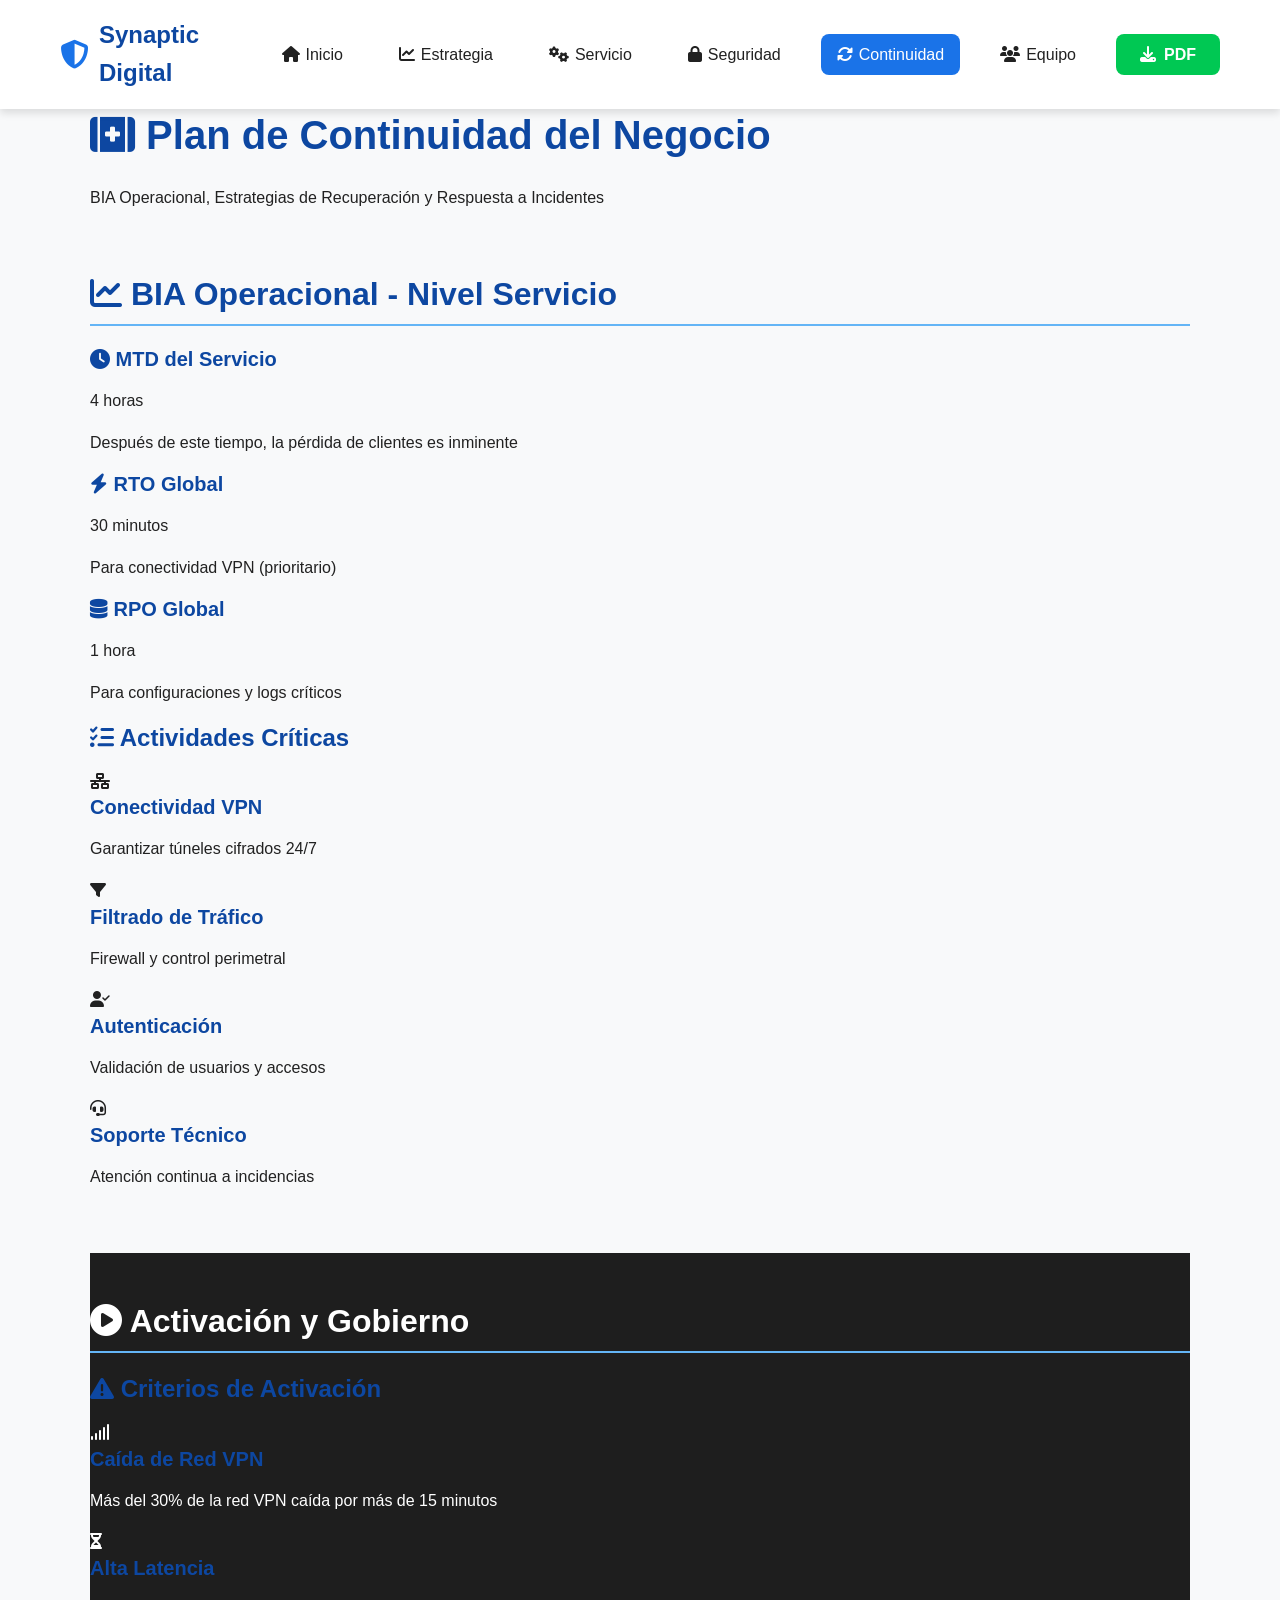
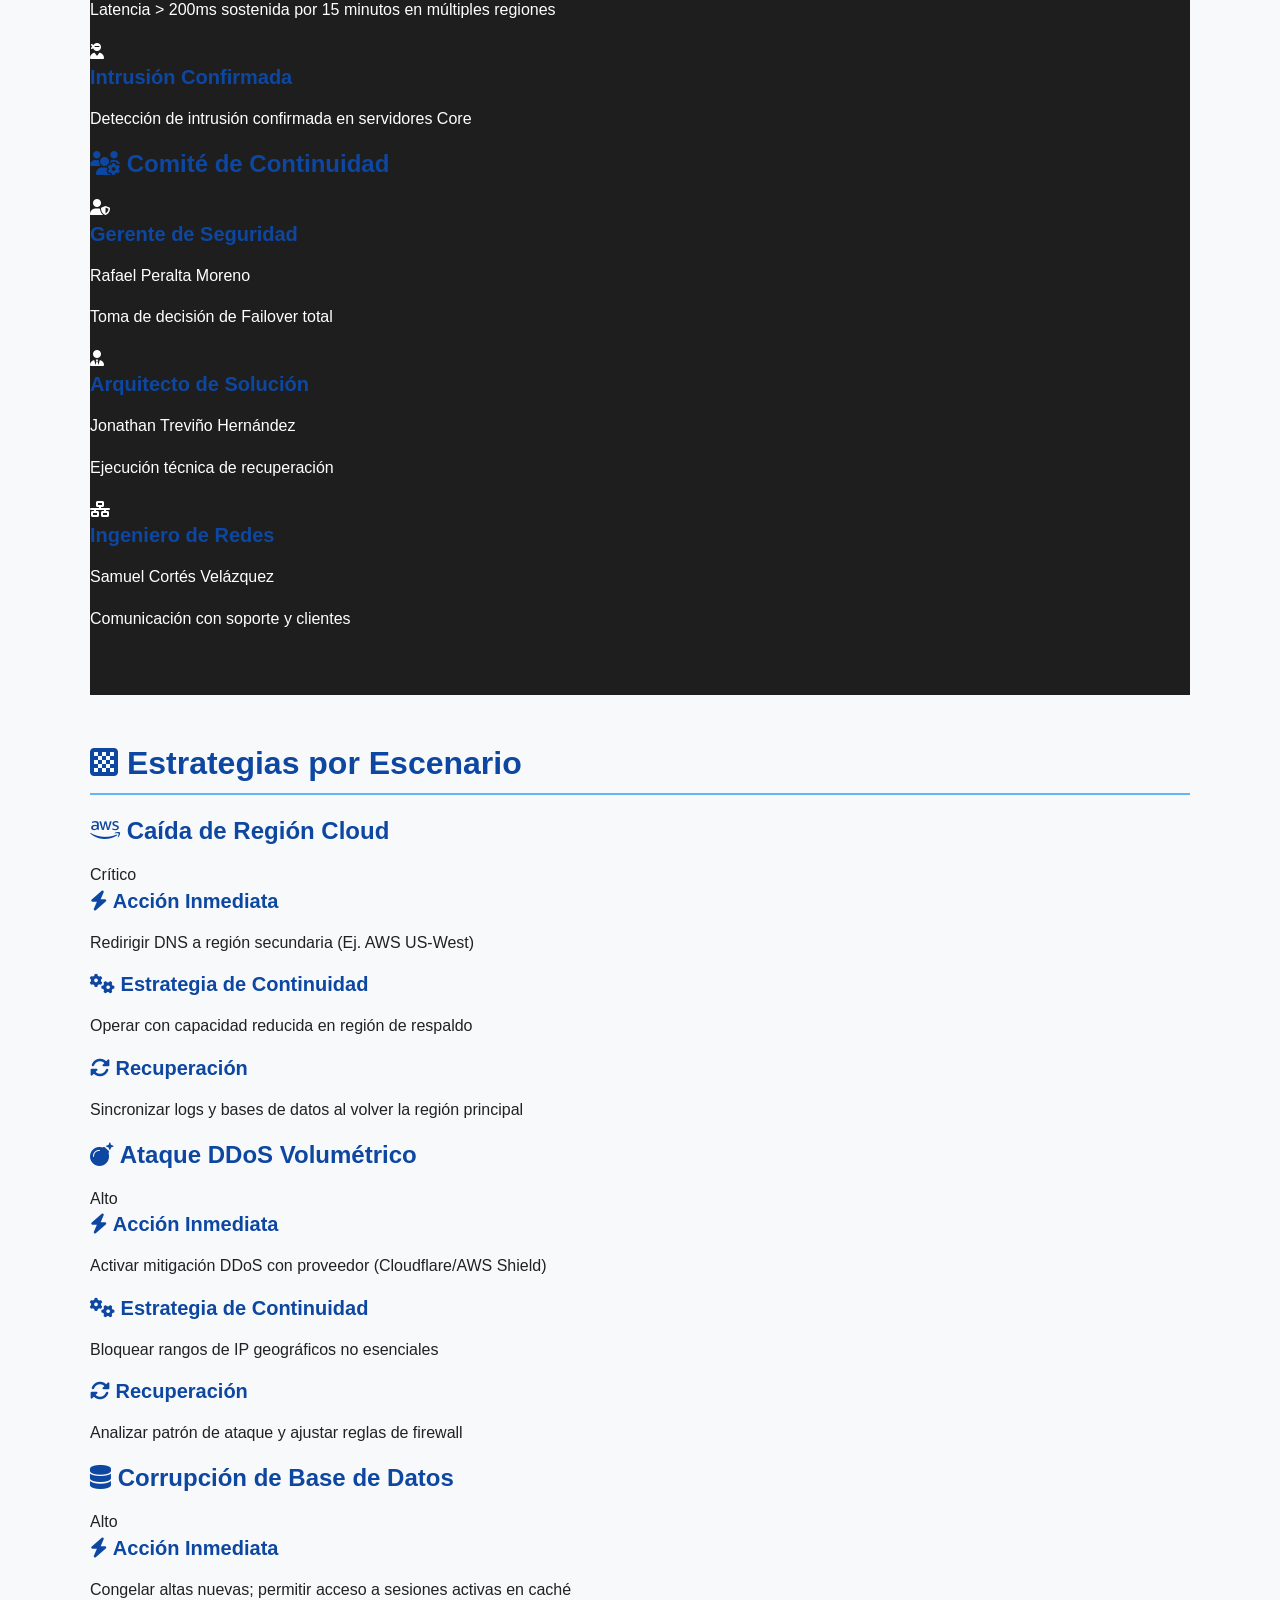
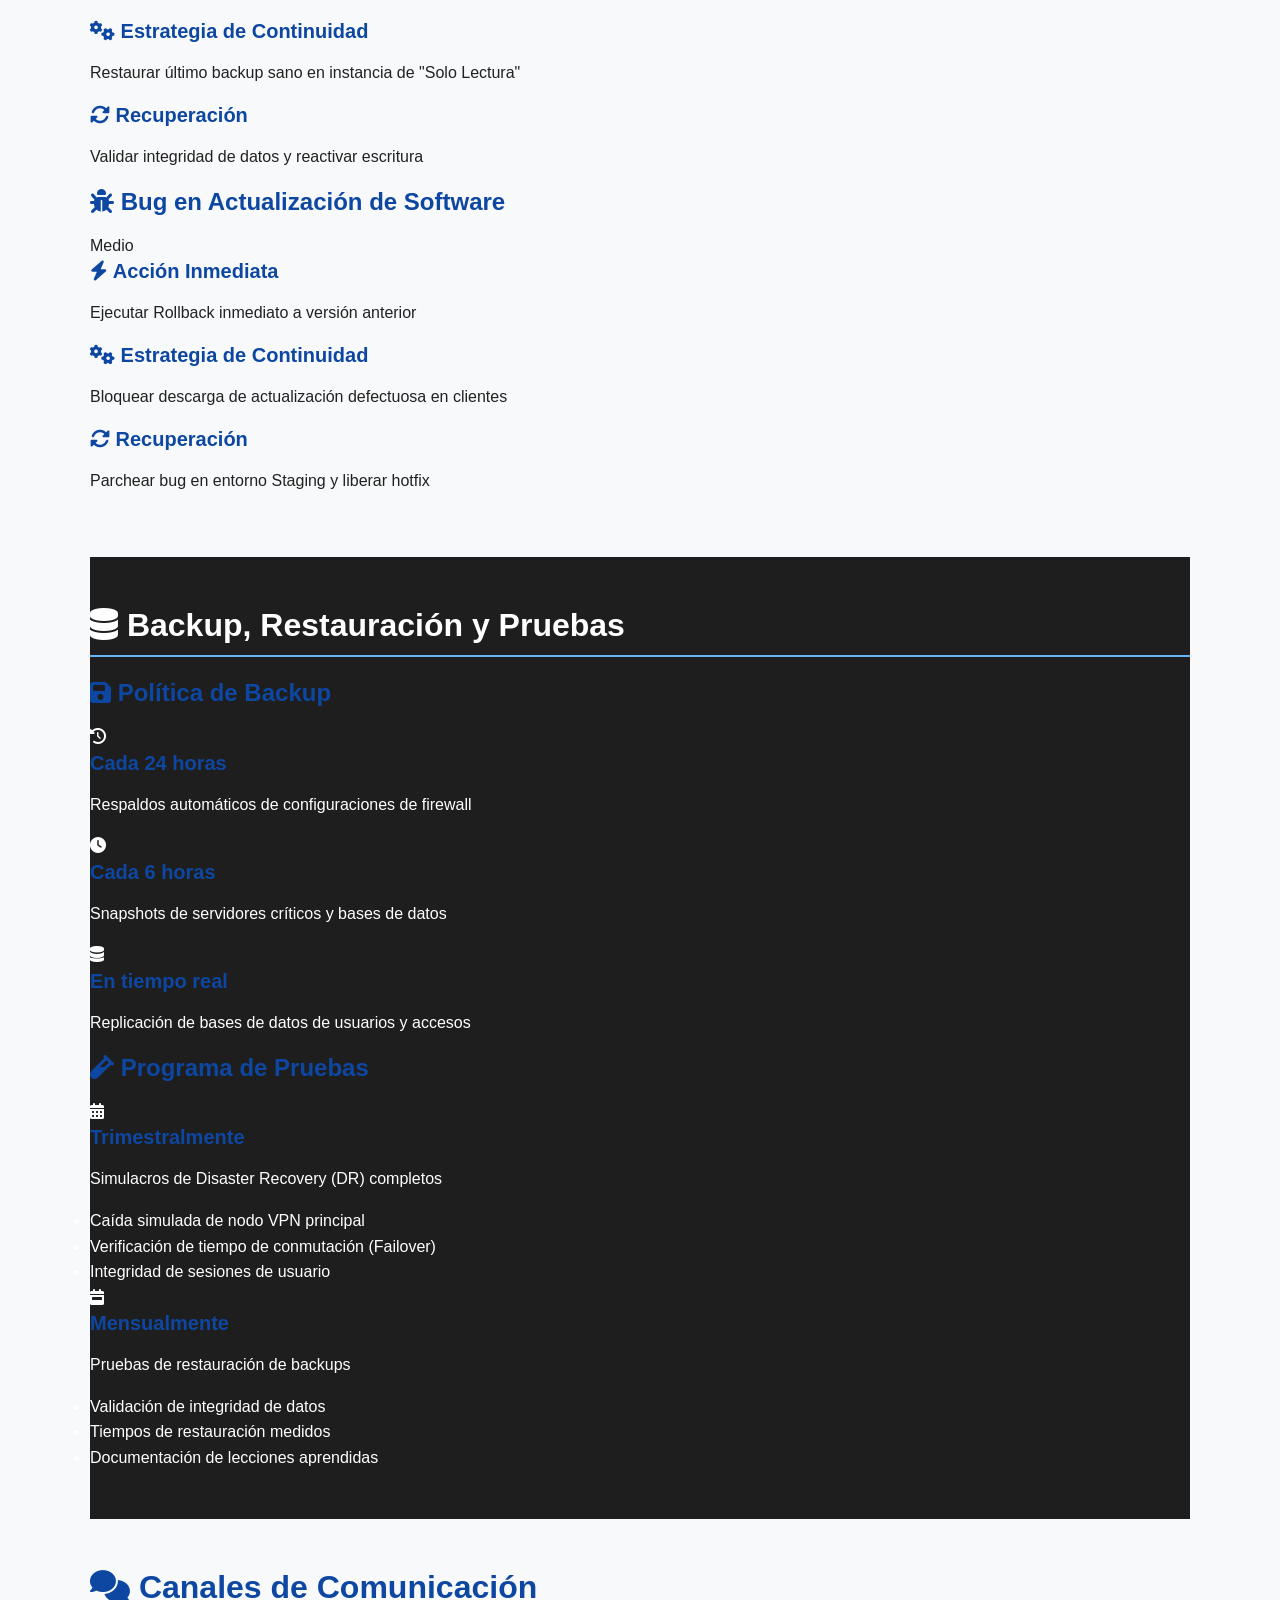
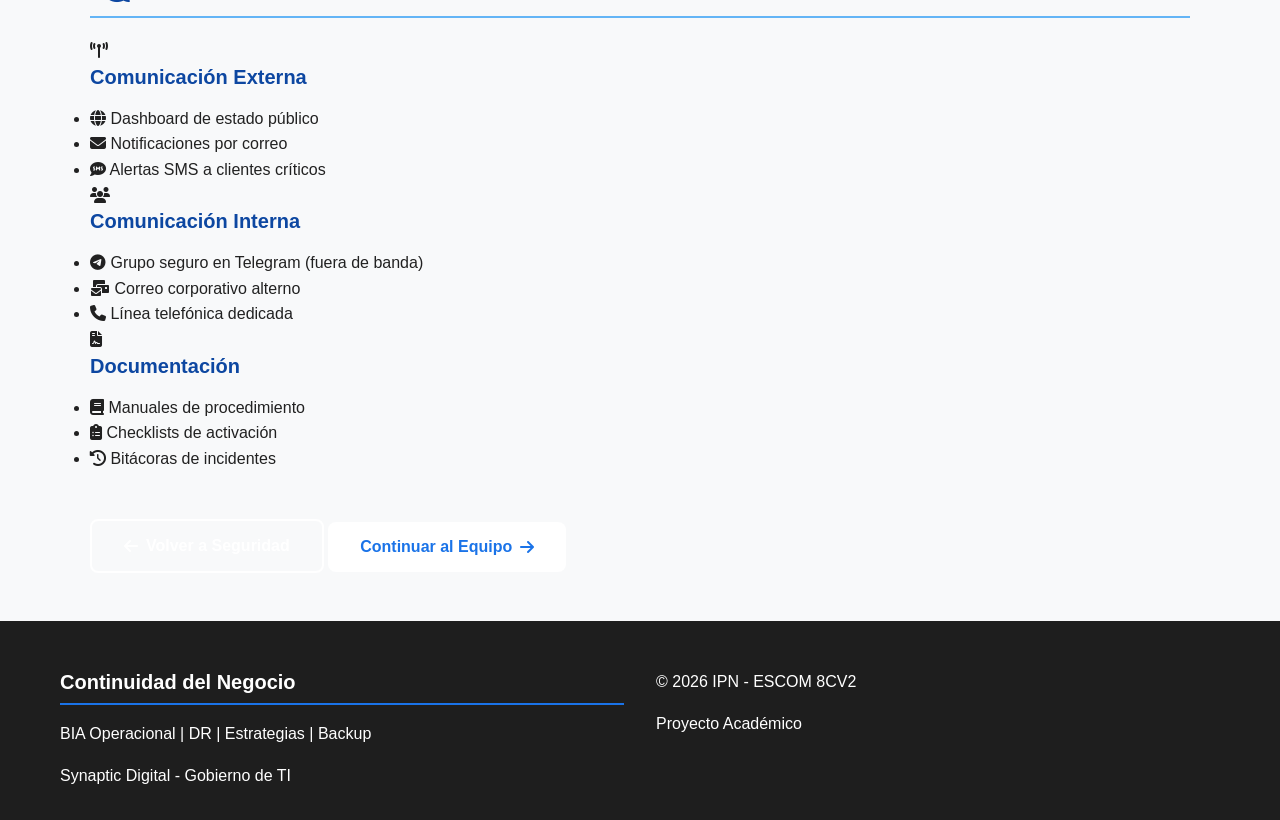
==== commit 200e4b5e: "Update continuidad.html" ====
--- a/continuidad.html
+++ b/continuidad.html
@@ -40,7 +40,7 @@
                 <a href="equipo.html" class="nav-link">
                     <i class="fas fa-users"></i> Equipo
                 </a>
-                <a href="assets/proyecto-completo.pdf" class="btn-download" download>
+                <a href="proyecto-completo.pdf" class="btn-download" download>
                     <i class="fas fa-download"></i> PDF
                 </a>
             </div>
@@ -431,7 +431,7 @@
                 <p>Synaptic Digital - Gobierno de TI</p>
             </div>
             <div class="footer-section">
-                <p>© 2025 IPN - ESCOM 8CV2</p>
+                <p>© 2026 IPN - ESCOM 8CV2</p>
                 <p>Proyecto Académico</p>
             </div>
         </div>
@@ -441,3 +441,6 @@
 </body>
 
 </html>
+
+
+
